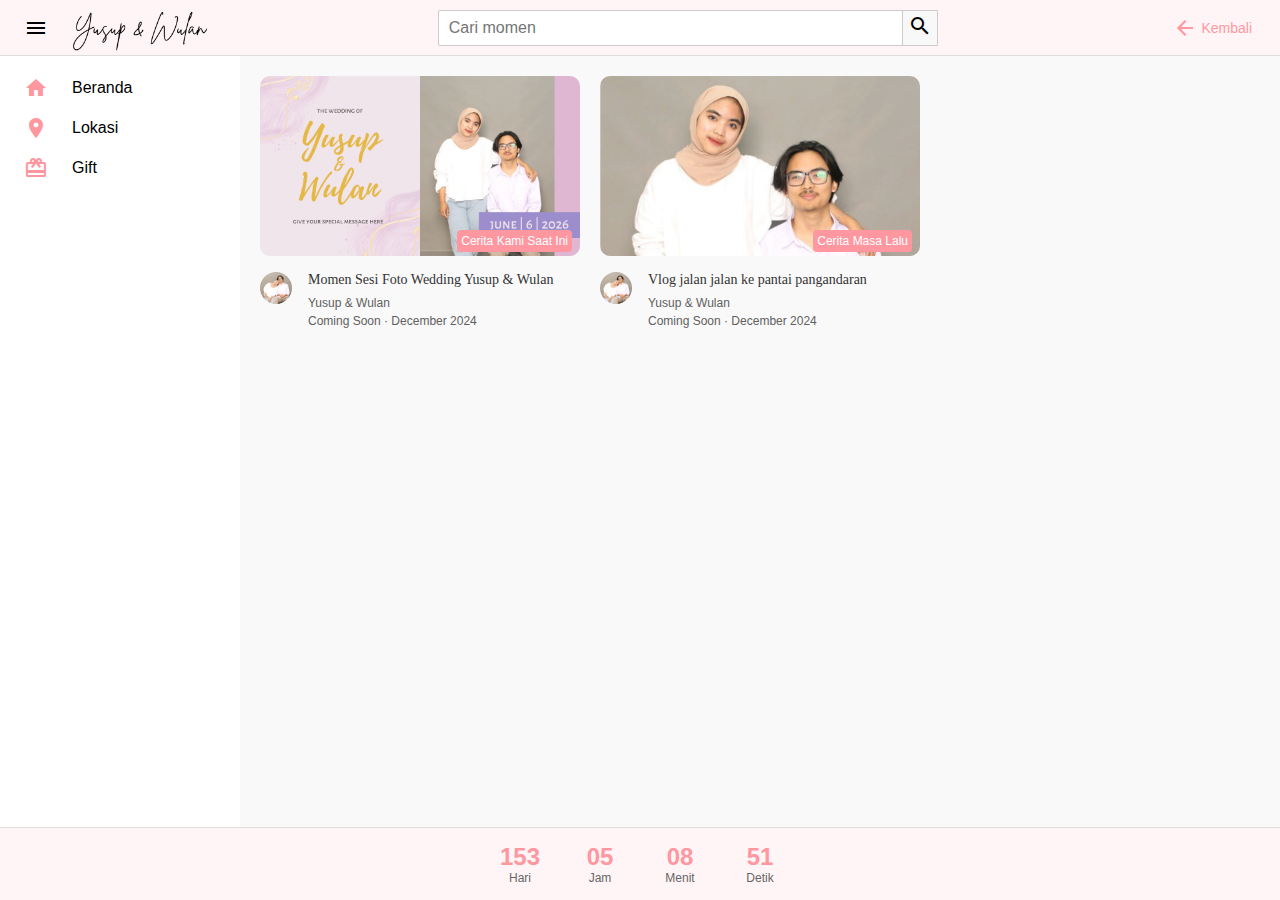
==== index.html @ ef628cfd "Initial commit - Wedding Invitation Project" ====
<!DOCTYPE html>
<html lang="en">
<head>
    <meta charset="UTF-8">
    <meta name="viewport" content="width=device-width, initial-scale=1.0">
    <title>YouTube Clone</title>
    <link rel="stylesheet" href="/assets/css/styles.css">
    <link rel="stylesheet" href="https://fonts.googleapis.com/icon?family=Material+Icons">
</head>
<body>
    <!-- Header -->
    <header class="header">
        <div class="left-section">
            <i class="material-icons menu-icon" id="menu-btn">menu</i>
            <img src="assets/img/wedding-logo.png" class="youtube-logo" alt="Wedding Logo">
            <!-- <h2 class="brand-text">Yusup & Wulan</h2> -->
        </div>
        <div class="middle-section">
            <input type="text" placeholder="Cari momen" class="search-bar">
            <button class="search-button">
                <i class="material-icons">search</i>
            </button>
        </div>
        <div class="right-section">
            <a href="welcome.html" class="back-button">
                <i class="material-icons">arrow_back</i>
                <span>Kembali</span>
            </a>
        </div>
    </header>

    <!-- Main Content -->
    <main class="content">
        <!-- Sidebar -->
        <nav class="sidebar">
            <a href="index.html" class="sidebar-link">
                <i class="material-icons">home</i>
                <span class="sidebar-text">Beranda</span>
            </a>
            <a href="location.html" class="sidebar-link">
                <i class="material-icons">location_on</i>
                <span class="sidebar-text">Lokasi</span>
            </a>
            <a href="gift.html" class="sidebar-link">
                <i class="material-icons">card_giftcard</i>
                <span class="sidebar-text">Gift</span>
            </a>
            <a href="rsvp.html" class="sidebar-link">
                <i class="material-icons">how_to_reg</i>
                <span class="sidebar-text">Kehadiran</span>
            </a>
        </nav>

        <!-- Video Grid (Prewedding Gallery) -->
        <div class="video-grid">
            <!-- Prewedding Video/Photo Card -->
            <div class="video-preview">
                <a href="play.html?v=1" class="video-link">
                    <div class="thumbnail-row">
                        <img src="assets/img/prewed1.png" class="thumbnail" alt="Prewedding Photo">
                        <div class="video-time">Cerita Kami Saat Ini</div>
                    </div>
                </a>
                <div class="video-info-grid">
                    <div class="channel-picture">
                        <img src="/assets/img/couple-photo.jpg" alt="Couple Picture">
                    </div>
                    <div class="video-info">
                        <a href="play.html?v=1" class="video-link">
                            <p class="video-title">Momen Sesi Foto Wedding Yusup & Wulan</p>
                        </a>
                        <p class="channel-name">Yusup & Wulan</p>
                        <p class="video-stats">Coming Soon · December 2024</p>
                    </div>
                </div>
            </div>

            <div class="video-preview">
                <a href="play.html?v=2" class="video-link">
                    <div class="thumbnail-row">
                        <img src="assets/img/prewed2.png" class="thumbnail" alt="Prewedding Photo">
                        <div class="video-time">Cerita Masa Lalu</div>
                    </div>
                </a>
                <div class="video-info-grid">
                    <div class="channel-picture">
                        <img src="/assets/img/couple-photo.jpg" alt="Couple Picture">
                    </div>
                    <div class="video-info">
                        <a href="play.html?v=2" class="video-link">
                            <p class="video-title">Vlog jalan jalan ke pantai pangandaran</p>
                        </a>
                        <p class="channel-name">Yusup & Wulan</p>
                        <p class="video-stats">Coming Soon · December 2024</p>
                    </div>
                </div>
            </div>

            
            <!-- Add more prewedding content cards here -->
        </div>
    <!-- Add before the closing main tag -->
        </div> <!-- closing video-grid -->
        
        <!-- Countdown Timer -->
        <div class="countdown-container">
            <div class="countdown-item">
                <span id="days">00</span>
                <span class="label">Hari</span>
            </div>
            <div class="countdown-item">
                <span id="hours">00</span>
                <span class="label">Jam</span>
            </div>
            <div class="countdown-item">
                <span id="minutes">00</span>
                <span class="label">Menit</span>
            </div>
            <div class="countdown-item">
                <span id="seconds">00</span>
                <span class="label">Detik</span>
            </div>
        </div>
    </main>
<!-- Add this before closing body tag -->
    <script src="script.js"></script>
</body>
</html>
---- assets/css/styles.css ----
/* Root Variables */
:root {
    --primary-color: #FF97A1; /* Soft pink for wedding theme */
    --secondary-color: #FFF5F6;
}

/* Reset Styles */
* {
    margin: 0;
    padding: 0;
    box-sizing: border-box;
}

/* Body Styles */
body {
    font-family: Roboto, Arial, sans-serif;
    background-color: #f9f9f9;
}

/* Header Styles */
.header {
    align-items: center;
    background-color: var(--secondary-color);
    border-bottom: 1px solid #ddd;
    display: flex;
    height: 56px;
    justify-content: space-between;
    left: 0;
    padding: 0 16px;
    position: fixed;
    right: 0;
    top: 0;
    z-index: 100;
}

.left-section {
    align-items: center;
    display: flex;
}

.menu-icon {
    cursor: pointer;
    margin-right: 8px;
    padding: 8px;
}

.youtube-logo {
    width: 150px;
}

.middle-section {
    align-items: center;
    display: flex;
    flex: 1;
    margin: 0 35px;
    max-width: 500px;
}

.search-bar {
    border: 1px solid #ccc;
    border-radius: 2px;
    flex: 1;
    font-size: 16px;
    height: 36px;
    padding: 0 10px;
}

.search-button,
.voice-search-button {
    background-color: #f8f8f8;
    border: 1px solid #ccc;
    cursor: pointer;
    height: 36px;
    margin-left: -1px;
    width: 36px;
}

.back-button {
    color: var(--primary-color);
    text-decoration: none;
    display: flex;
    align-items: center;
    gap: 4px;
    padding: 8px 12px;
    border-radius: 10px;
    transition: background-color 0.3s;
}

.back-button span {
    font-size: 14px;
    font-weight: 500;
}

.back-button:hover {
    background-color: rgba(255, 151, 161, 0.1);
}

.back-button i {
    font-size: 24px;
}

.right-section {
    align-items: center;
    display: flex;
    gap: 20px;
}

.right-section i {
    color: var(--primary-color);
    cursor: pointer;
}

.profile-picture {
    border-radius: 50%;
    height: 32px;
}

/* Main Content Styles */
.content {
    display: flex;
    padding-top: 56px;
}

/* Sidebar Styles */
.sidebar {
    background-color: white;
    bottom: 0;
    padding: 12px 0;
    position: fixed;
    top: 56px;
    transition: width 0.3s ease;
    width: 240px;
}

.sidebar.collapsed {
    width: 70px;
}

.sidebar-link {
    align-items: center;
    color: inherit;
    cursor: pointer;
    display: flex;
    overflow: hidden;
    padding: 8px 24px;
    text-decoration: none;
    white-space: nowrap;
}

.sidebar-link:hover {
    background-color: var(--secondary-color);
}

.sidebar-link i {
    color: var(--primary-color);
}

.sidebar-link:hover i,
.sidebar-link.active i {
    color: #FF7A86; /* Slightly darker shade of pink */
}

.sidebar-text {
    margin-left: 24px;
    transition: opacity 0.3s ease;
}

.sidebar.collapsed .sidebar-text {
    opacity: 0;
}

/* Video Grid Styles */
.video-grid {
    display: grid;
    gap: 40px 20px;
    grid-template-columns: repeat(auto-fill, minmax(250px, 1fr));
    margin-left: 240px;
    padding: 20px;
    padding-bottom: 160px; /* Tambahkan padding untuk menghindari tumpang tindih dengan countdown dan navbar */
    transition: margin-left 0.3s ease;
}

.video-grid.collapsed {
    margin-left: 70px;
}

.video-preview {
    cursor: pointer;
}

.thumbnail-row {
    margin-bottom: 8px;
    position: relative;
}

.thumbnail {
    border-radius: 10px;
    width: 100%;
}

.video-time {
    background-color: var(--primary-color);
    border-radius: 4px;
    bottom: 8px;
    color: white;
    font-size: 12px;
    padding: 4px;
    position: absolute;
    right: 8px;
}

.channel-picture img {
    border-radius: 50%;
    height: 32px;
    margin-top: 4px;
    object-fit: cover;
    width: 32px;
}

.video-link {
    text-decoration: none;
    color: inherit;
    display: block;
}

.video-link:hover .thumbnail {
    transform: scale(1.02);
    transition: transform 0.2s ease-in-out;
}

.video-link:hover .video-title {
    color: var(--primary-color);
}

.thumbnail {
    border-radius: 10px;
    width: 100%;
    transition: transform 0.2s ease-in-out;
}

.video-info-grid {
    align-items: start;
    display: grid;
    gap: 12px;
    grid-template-columns: 36px 1fr;
}

.video-info {
    padding-top: 2px;
}

.video-title {
    color: #333;
    font-family: 'Playfair Display', serif;
    font-size: 14px;
    font-weight: 500;
    line-height: 20px;
    margin-bottom: 6px;
}

.channel-name,
.video-stats {
    color: #606060;
    font-size: 12px;
}

.channel-name {
    margin-bottom: 4px;
}

/* Countdown Styles */
.countdown-container {
    align-items: center;
    background-color: var(--secondary-color);
    border-top: 1px solid #ddd;
    bottom: 0;
    display: flex;
    gap: 20px;
    justify-content: center;
    left: 0;
    padding: 15px;
    position: fixed;
    right: 0;
    z-index: 99;
}

.countdown-item {
    align-items: center;
    display: flex;
    flex-direction: column;
    min-width: 60px;
}

.countdown-item span:first-child {
    color: var(--primary-color);
    font-size: 24px;
    font-weight: bold;
}

.countdown-item .label {
    color: #666;
    font-size: 12px;
}

/* Location Page Styles */
.location-container {
    margin: 0 auto;
    padding: 20px;
    padding-top: 50px; /* Adjusted to account for header height */
    width: 100%;
    max-width: 1200px;
}

.location-card {
    background-color: var(--secondary-color);
    border-radius: 12px;
    box-shadow: 0 2px 10px rgba(0, 0, 0, 0.1);
    margin: 0 auto;
    margin-bottom: 40px;
    padding: 24px 24px 30px;
    width: 100%;
}

.location-card h2 {
    color: var(--primary-color);
    font-family: 'Playfair Display', serif;
    margin-bottom: 20px;
    text-align: center;
}

.location-details {
    margin-bottom: 24px;
    text-align: center;
}

.venue-name {
    font-size: 18px;
    font-weight: bold;
    margin-bottom: 8px;
}

.venue-address,
.event-time {
    color: #666;
}

.venue-address {
    margin-bottom: 16px;
}

.event-time {
    font-size: 14px;
}

.map-container {
    border-radius: 8px;
    height: calc(100vh - 400px);
    margin: 20px 0;
    min-height: 400px;
    overflow: hidden;
}

.map-container iframe {
    border: 0;
    height: 100%;
    width: 100%;
}

.directions-button {
    align-items: center;
    background-color: var(--primary-color);
    border-radius: 24px;
    color: white;
    display: flex;
    gap: 8px;
    justify-content: center;
    margin-top: 20px;
    padding: 12px 24px;
    text-decoration: none;
    transition: background-color 0.3s;
}

.directions-button:hover {
    background-color: #FF7A86;
}

/* Welcome Page Styles */
.welcome-page {
    align-items: center;
    background-color: var(--secondary-color);
    display: flex;
    justify-content: center;
    min-height: 100vh;
    padding: 20px;
}

.welcome-container {
    margin: 0 auto;
    max-width: 800px;
    width: 100%;
}

.welcome-card {
    background-image: url('assets/img/bg-card.png'); /* Tambahkan gambar background */
    background-size: cover;
    background-position: center;
    border-radius: 20px;
    padding: 40px;
    box-shadow: 0 4px 20px rgba(0,0,0,0.1);
    text-align: center;
    position: relative;
}

.welcome-card::before {
    content: '';
    position: absolute;
    top: 0;
    left: 0;
    right: 0;
    bottom: 0;
    background-color: rgba(255, 255, 255, 0.86); /* Semi-transparent white */
    border-radius: 20px;
    z-index: 0;
}

.welcome-card > * {
    position: relative;
    z-index: 1;
}

.couple-names {
    color: var(--primary-color);
    font-family: 'Playfair Display', serif;
    font-size: 48px;
    margin-bottom: 30px;
}

.couple-image {
    width: 200px;
    height: 200px;
    margin: 20px auto;
    border: 3px solid var(--primary-color);
    border-radius: 50%;
    overflow: hidden;
    padding: 5px;
}

.couple-image img {
    width: 100%;
    height: 100%;
    object-fit: cover;
    border-radius: 50%;
    transition: transform 0.3s ease;
}

.couple-image img:hover {
    transform: scale(1.05);
}

.arabic-greeting {
    color: #333;
    font-size: 24px;
    margin-bottom: 20px;
}

.invitation-text {
    color: #666;
    font-size: 18px;
    line-height: 1.6;
    margin-bottom: 20px;
}

.wedding-date {
    color: var(--primary-color);
    font-size: 24px;
    font-weight: bold;
    margin: 20px 0;
}

.wedding-venue {
    color: #666;
    font-size: 18px;
    margin-bottom: 40px;
}

.bride-info,
.groom-info {
    margin: 40px 0;
}

.bride-info h2,
.groom-info h2 {
    color: var(--primary-color);
    font-family: 'Playfair Display', serif;
    font-size: 28px;
    margin-bottom: 10px;
}

.child-of {
    color: #666;
    font-size: 16px;
    margin: 5px 0;
}

.parents {
    color: #333;
    font-size: 20px;
    margin: 5px 0;
}

.love-story,
.groom-description {
    color: #666;
    font-size: 16px;
    line-height: 1.8;
    margin: 30px 0;
    padding: 0 20px;
    text-align: justify;
}

/* Music Control Styles */
.music-control {
    bottom: 100px;
    position: fixed;
    right: 30px;
    z-index: 1000;
}

.cd-player {
    align-items: center;
    background: white;
    border-radius: 50%;
    box-shadow: 0 2px 10px rgba(0, 0, 0, 0.2);
    cursor: pointer;
    display: flex;
    height: 60px;
    justify-content: center;
    padding: 5px;
    transition: transform 0.3s ease;
    width: 60px;
}

.cd {
    border-radius: 50%;
    height: 100%;
    object-fit: cover;
    width: 100%;
}

.cd-player.playing .cd {
    animation: spin 4s linear infinite;
}

@keyframes spin {
    from {
        transform: rotate(0deg);
    }
    to {
        transform: rotate(360deg);
    }
}

.enter-button-container {
    position: fixed;
    bottom: 30px;
    left: 50%;
    transform: translateX(-50%);
    width: 90%; /* Reduce from 100% for better mobile display */
    max-width: 400px; /* Add max-width for larger screens */
    text-align: center;
    padding: 0 20px;
    z-index: 999;
}

.enter-button {
    display: inline-flex;
    align-items: center;
    justify-content: center; /* Add this for better centering */
    gap: 10px;
    width: 100%; /* Make button take full container width */
    background-color: var(--primary-color);
    color: white;
    padding: 15px 40px;
    border-radius: 30px;
    text-decoration: none;
    font-size: 18px;
    box-shadow: 0 4px 15px rgba(0,0,0,0.1);
    transition: all 0.3s ease;
    backdrop-filter: blur(5px);
}

.enter-button:hover {
    background-color: #FF7A86;
    box-shadow: 0 6px 20px rgba(0, 0, 0, 0.15);
    transform: translateY(-2px);
}

/* Invitation Section Styles */
.invitation-section {
    background-color: var(--secondary-color);
    border-radius: 15px;
    margin: 50px 0;
    padding: 30px;
}

.section-title {
    color: var(--primary-color);
    font-family: 'Playfair Display', serif;
    font-size: 32px;
    margin-bottom: 20px;
}

.invitation-desc {
    color: #666;
    font-size: 16px;
    line-height: 1.8;
    margin-bottom: 30px;
    text-align: center;
}

.event-details {
    display: flex;
    flex-wrap: wrap;
    gap: 30px;
    justify-content: center;
}

.event-card {
    background-color: white;
    border-radius: 12px;
    box-shadow: 0 2px 10px rgba(0, 0, 0, 0.1);
    flex: 1;
    min-width: 280px;
    padding: 25px;
}

.event-card h3 {
    color: var(--primary-color);
    font-family: 'Playfair Display', serif;
    font-size: 24px;
    margin-bottom: 15px;
}

.event-time {
    color: #333;
    font-size: 18px;
    font-weight: bold;
    margin-bottom: 8px;
}

.event-date,
.event-location {
    color: #666;
}

.event-date {
    font-size: 16px;
    margin-bottom: 8px;
}

.event-location {
    font-size: 14px;
    line-height: 1.6;
}

/* Guest Section Styles */
.guest-section {
    border-bottom: 1px solid #eee;
    margin-bottom: 20px;
    padding: 15px;
    text-align: center;
}

.guest-label {
    color: #666;
    font-size: 12px;
    margin-bottom: 6px;
}

.guest-name {
    color: var(--primary-color);
    font-family: 'Playfair Display', serif;
    font-size: 20px;
    margin: 6px 0;
}

.guest-location {
    color: #666;
    font-size: 14px;
}

/* Responsive Styles */
@media (max-width: 768px) {
    .header {
        padding: 0 12px;
    }

    .header .menu-icon,
    .header .left-section .menu-icon {
        display: none !important;
    }

    .left-section {
        justify-content: flex-start;
        padding-left: 8px;
    }

    .youtube-logo {
        width: 120px;
    }

    .middle-section {
        margin: 0 16px;
        max-width: none;
    }

    .search-bar,
    .search-button {
        display: none;
    }

    .back-button span {
        display: none; /* Hide text on mobile, show only icon */
    }

    .right-section {
        gap: 15px;
    }

    .content {
        padding-bottom: 70px;
    }

    .sidebar {
        background-color: var(--secondary-color);
        border-top: 1px solid #ddd;
        bottom: 0;
        display: flex;
        height: 60px;
        justify-content: space-around;
        padding: 0;
        position: fixed;
        top: auto;
        width: 100%;
        z-index: 100;
    }

    .sidebar.collapsed {
        width: 100%;
    }

    .sidebar-link {
        align-items: center;
        flex: 1;
        flex-direction: column;
        justify-content: center;
        padding: 8px 0;
    }

    .sidebar-link i {
        font-size: 24px;
    }

    .sidebar-text {
        font-size: 12px;
        margin: 4px 0 0;
    }

    .sidebar.collapsed .sidebar-text {
        opacity: 1;
    }

    .video-grid {
        gap: 15px;
        grid-template-columns: 1fr;
        margin-left: 0;
        padding: 12px;
        padding-bottom: 60px;
    }

    .thumbnail {
        border-radius: 0;
    }

    .video-info-grid {
        margin-bottom: 8px;
        padding: 0 12px;
    }

    .video-title {
        font-size: 16px;
        line-height: 1.3;
    }

    .countdown-container {
        background-color: rgba(255, 245, 246, 0.98);
        bottom: 60px;
        box-shadow: 0 -2px 10px rgba(0, 0, 0, 0.05);
        padding: 8px 10px;
    }

    .countdown-item {
        min-width: 45px;
        padding: 0 5px;
    }

    .countdown-item span:first-child {
        font-size: 18px;
    }

    .countdown-item .label {
        font-size: 10px;
    }

    .location-container {
        padding: 12px;
        padding-top: 40px;
    }

    .location-card {
        border-radius: 8px;
        margin: 0;
        padding: 16px;
        width: 100%;
    }

    .map-container {
        margin: 16px 0;
    }

    .map-container iframe {
        border-radius: 8px;
        height: 300px;
    }

    .welcome-card {
        padding: 20px;
    }

    .couple-names {
        font-size: 36px;
    }

    .couple-image {
        width: 150px;
        height: 150px;
    }

    .arabic-greeting {
        font-size: 20px;
    }

    .invitation-text {
        font-size: 16px;
    }

    .wedding-date {
        font-size: 20px;
    }

    .wedding-venue {
        font-size: 16px;
    }

    .bride-info h2,
    .groom-info h2 {
        font-size: 24px;
    }

    .parents {
        font-size: 18px;
    }

    .love-story,
    .groom-description {
        padding: 0;
    }

    .music-control {
        bottom: 150px;
    }

    .enter-button-container {
        bottom: 90px;
        width: 85%; /* Slightly narrower on mobile */
        padding: 0 10px;
    }

    .enter-button {
        padding: 12px 25px;
        font-size: 16px;
    }

    .invitation-section {
        margin: 30px 0;
        padding: 20px;
    }

    .section-title {
        font-size: 24px;
    }

    .event-card {
        margin-bottom: 20px;
        min-width: 100%;
    }
}

@media (max-width: 480px) {
    .enter-button-container {
        width: 80%;
        bottom: 80px;
    }
    
    .enter-button {
        padding: 10px 20px;
        font-size: 14px;
    }
    
    .enter-button i {
        font-size: 18px;
    }

    .video-grid {
        padding: 8px;
        padding-bottom: 50px;
    }

    .right-section {
        gap: 12px;
    }

    .couple-image {
        width: 120px;
        height: 120px;
    }
}
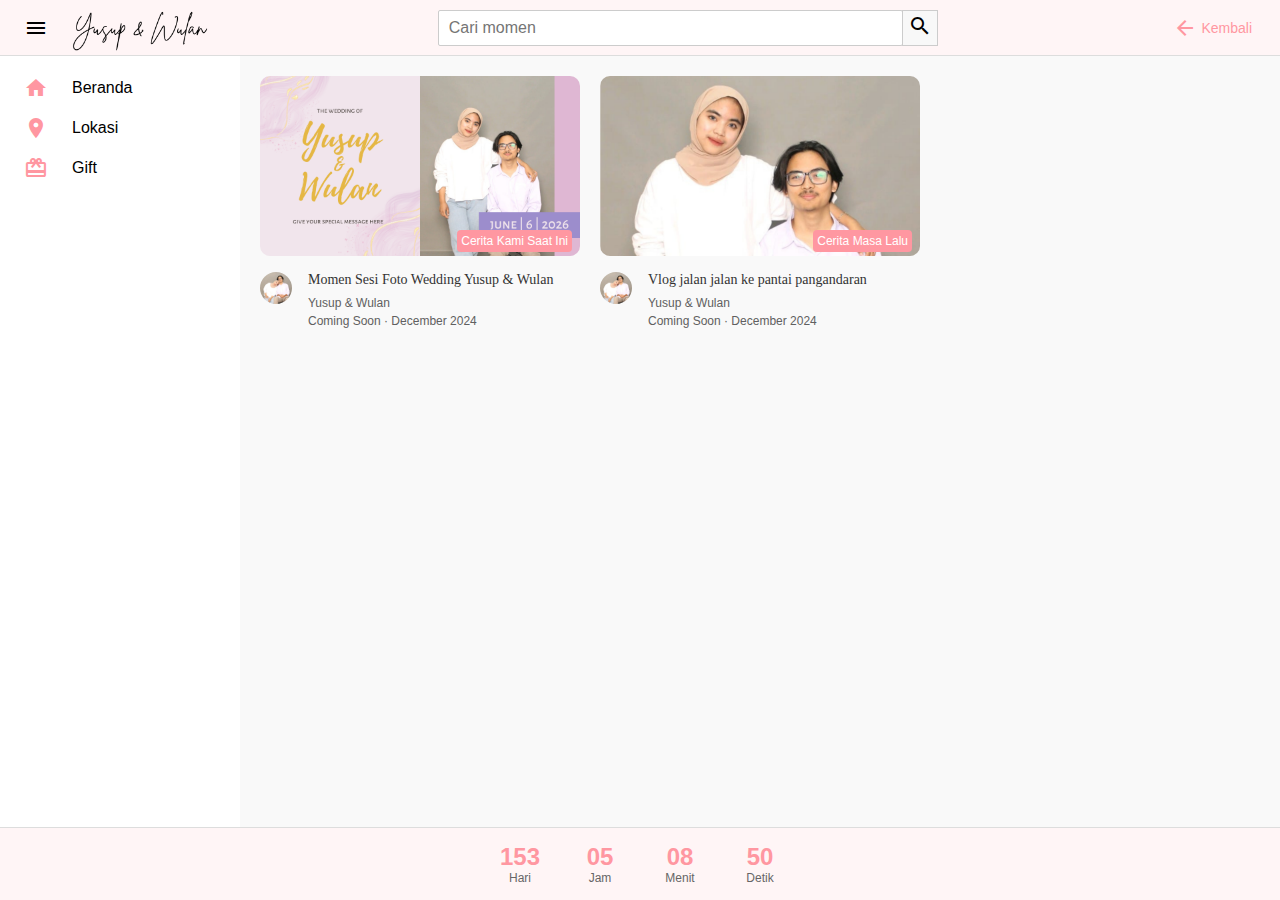
==== commit 6732c344: "Fix relative path" ====
--- a/index.html
+++ b/index.html
@@ -4,7 +4,7 @@
     <meta charset="UTF-8">
     <meta name="viewport" content="width=device-width, initial-scale=1.0">
     <title>YouTube Clone</title>
-    <link rel="stylesheet" href="/assets/css/styles.css">
+    <link rel="stylesheet" href="assets/css/styles.css">
     <link rel="stylesheet" href="https://fonts.googleapis.com/icon?family=Material+Icons">
 </head>
 <body>
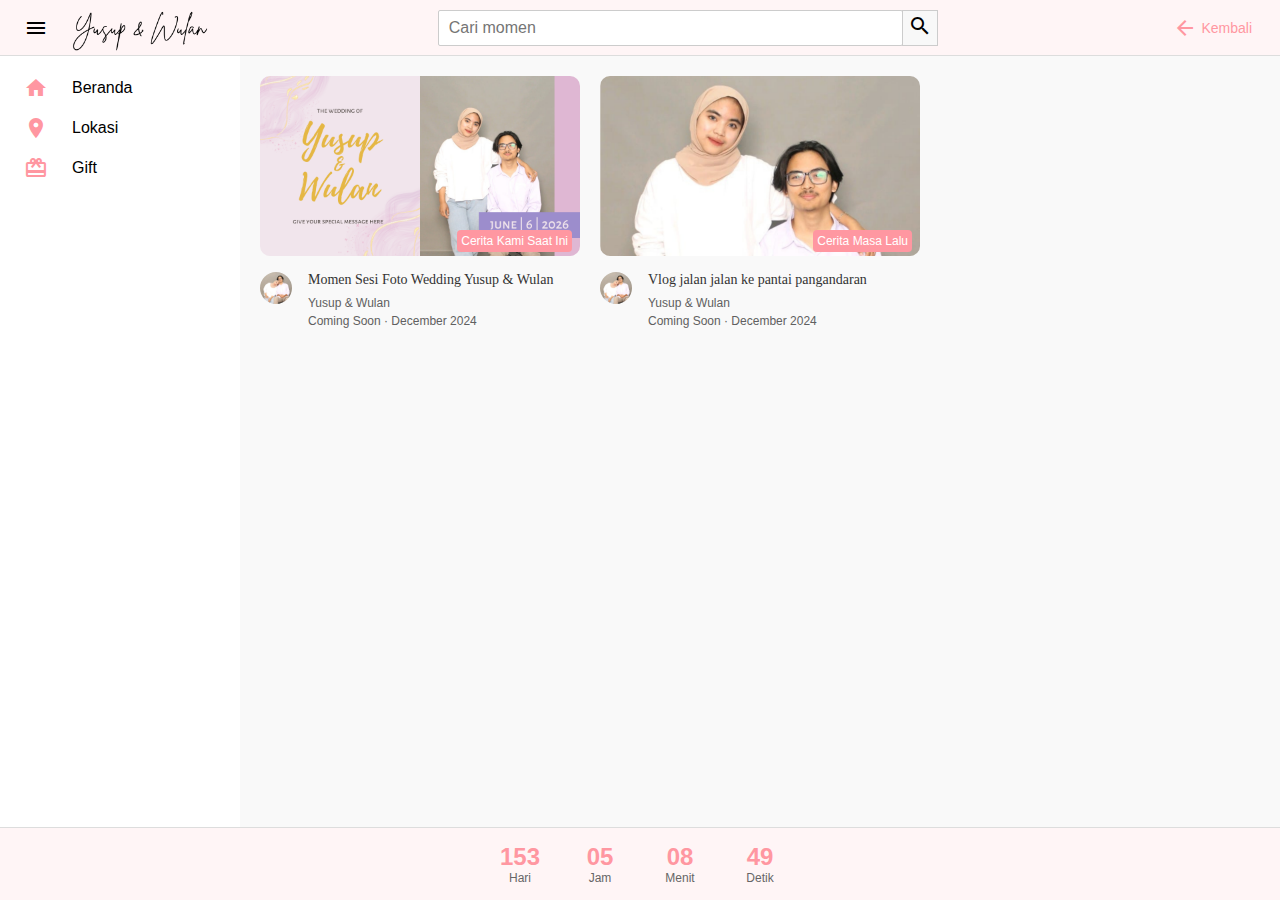
==== commit 7a945ae7: "fix relative path" ====
--- a/index.html
+++ b/index.html
@@ -63,7 +63,7 @@
                 </a>
                 <div class="video-info-grid">
                     <div class="channel-picture">
-                        <img src="/assets/img/couple-photo.jpg" alt="Couple Picture">
+                        <img src="assets/img/couple-photo.jpg" alt="Couple Picture">
                     </div>
                     <div class="video-info">
                         <a href="play.html?v=1" class="video-link">
@@ -84,7 +84,7 @@
                 </a>
                 <div class="video-info-grid">
                     <div class="channel-picture">
-                        <img src="/assets/img/couple-photo.jpg" alt="Couple Picture">
+                        <img src="assets/img/couple-photo.jpg" alt="Couple Picture">
                     </div>
                     <div class="video-info">
                         <a href="play.html?v=2" class="video-link">
--- a/assets/css/styles.css
+++ b/assets/css/styles.css
@@ -401,7 +401,7 @@
 }
 
 .welcome-card {
-    background-image: url('assets/img/bg-card.png'); /* Tambahkan gambar background */
+    background-image: url('../img/bg-card.png'); /* Tambahkan gambar background */
     background-size: cover;
     background-position: center;
     border-radius: 20px;
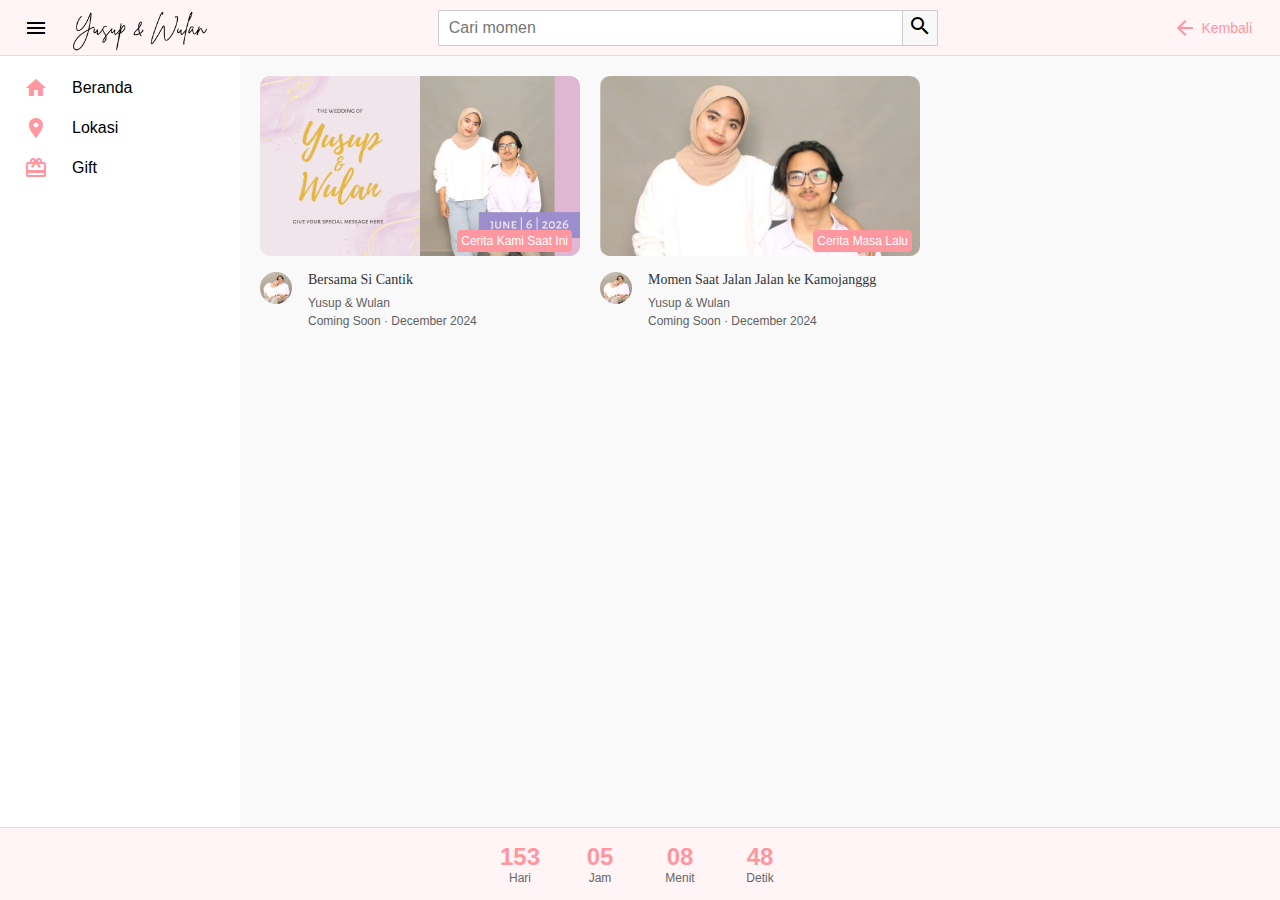
==== commit c7b2e1fd: "update story" ====
--- a/index.html
+++ b/index.html
@@ -67,7 +67,7 @@
                     </div>
                     <div class="video-info">
                         <a href="play.html?v=1" class="video-link">
-                            <p class="video-title">Momen Sesi Foto Wedding Yusup & Wulan</p>
+                            <p class="video-title">Bersama Si Cantik</p>
                         </a>
                         <p class="channel-name">Yusup & Wulan</p>
                         <p class="video-stats">Coming Soon · December 2024</p>
@@ -88,7 +88,7 @@
                     </div>
                     <div class="video-info">
                         <a href="play.html?v=2" class="video-link">
-                            <p class="video-title">Vlog jalan jalan ke pantai pangandaran</p>
+                            <p class="video-title">Momen Saat Jalan Jalan ke Kamojanggg</p>
                         </a>
                         <p class="channel-name">Yusup & Wulan</p>
                         <p class="video-stats">Coming Soon · December 2024</p>
--- a/assets/css/styles.css
+++ b/assets/css/styles.css
@@ -425,7 +425,6 @@
 
 .welcome-card > * {
     position: relative;
-    z-index: 1;
 }
 
 .couple-names {
@@ -463,6 +462,112 @@
     margin-bottom: 20px;
 }
 
+/* Gallery Section Styles */
+.gallery-section {
+    background-color: var(--secondary-color);
+    border-radius: 15px;
+    margin: 50px 0;
+    padding: 30px;
+}
+
+.photo-grid {
+    display: grid;
+    grid-template-columns: repeat(auto-fit, minmax(250px, 1fr));
+    gap: 20px;
+    margin-top: 30px;
+}
+
+.photo-item {
+    aspect-ratio: 3/4;
+    border-radius: 12px;
+    overflow: hidden;
+    box-shadow: 0 4px 15px rgba(0,0,0,0.1);
+    transition: transform 0.3s ease;
+}
+
+.photo-item:hover {
+    transform: scale(1.02);
+}
+
+.photo-item img {
+    width: 100%;
+    height: 100%;
+    object-fit: cover;
+    transition: transform 0.3s ease;
+}
+
+.photo-item:hover img {
+    transform: scale(1.1);
+}
+
+/* Lightbox Styles */
+.lightbox {
+    display: none;
+    position: fixed;
+    top: 0;
+    left: 0;
+    width: 100%;
+    height: 100%;
+    background-color: rgba(0, 0, 0, 0.9);
+    z-index: 1001;
+    text-align: center;
+    padding: 20px;
+}
+
+.lightbox img {
+    max-width: 90%;
+    max-height: 90vh;
+    margin: auto;
+    display: block;
+    position: relative;
+    top: 50%;
+    transform: translateY(-50%);
+    opacity: 1;
+    transition: opacity 0.3s ease;
+}
+
+.lightbox img.fade {
+    opacity: 0;
+}
+
+.close-lightbox {
+    position: absolute;
+    top: 15px;
+    right: 25px;
+    color: #f1f1f1;
+    font-size: 40px;
+    font-weight: bold;
+    cursor: pointer;
+}
+
+.prev-btn,
+.next-btn {
+    cursor: pointer;
+    position: absolute;
+    top: 50%;
+    transform: translateY(-50%);
+    padding: 16px;
+    color: white;
+    font-weight: bold;
+    font-size: 20px;
+    background: rgba(0, 0, 0, 0.3);
+    border: none;
+    border-radius: 50%;
+    width: 50px;
+    height: 50px;
+    display: flex;
+    align-items: center;
+    justify-content: center;
+}
+
+.prev-btn { left: 20px; }
+.next-btn { right: 20px; }
+
+.prev-btn:hover,
+.next-btn:hover {
+    background: rgba(0, 0, 0, 0.8);
+}
+
 .invitation-text {
     color: #666;
     font-size: 18px;
@@ -520,10 +625,10 @@
 
 /* Music Control Styles */
 .music-control {
-    bottom: 100px;
+    bottom: 90px;
     position: fixed;
     right: 30px;
-    z-index: 1000;
+    z-index: 1;
 }
 
 .cd-player {
@@ -876,12 +981,17 @@
         padding: 0;
     }
 
+    .photo-grid {
+        grid-template-columns: repeat(2, 1fr);
+        gap: 15px;
+    }
+
     .music-control {
-        bottom: 150px;
+        bottom: 100px;
     }
 
     .enter-button-container {
-        bottom: 90px;
+        bottom: 30px;
         width: 85%; /* Slightly narrower on mobile */
         padding: 0 10px;
     }
@@ -907,9 +1017,13 @@
 }
 
 @media (max-width: 480px) {
+    .music-control {
+        bottom: 80px;
+    }
+
     .enter-button-container {
         width: 80%;
-        bottom: 80px;
+        bottom: 30px;
     }
     
     .enter-button {
@@ -934,4 +1048,8 @@
         width: 120px;
         height: 120px;
     }
+
+    .photo-grid {
+        grid-template-columns: 1fr;
+    }
 }